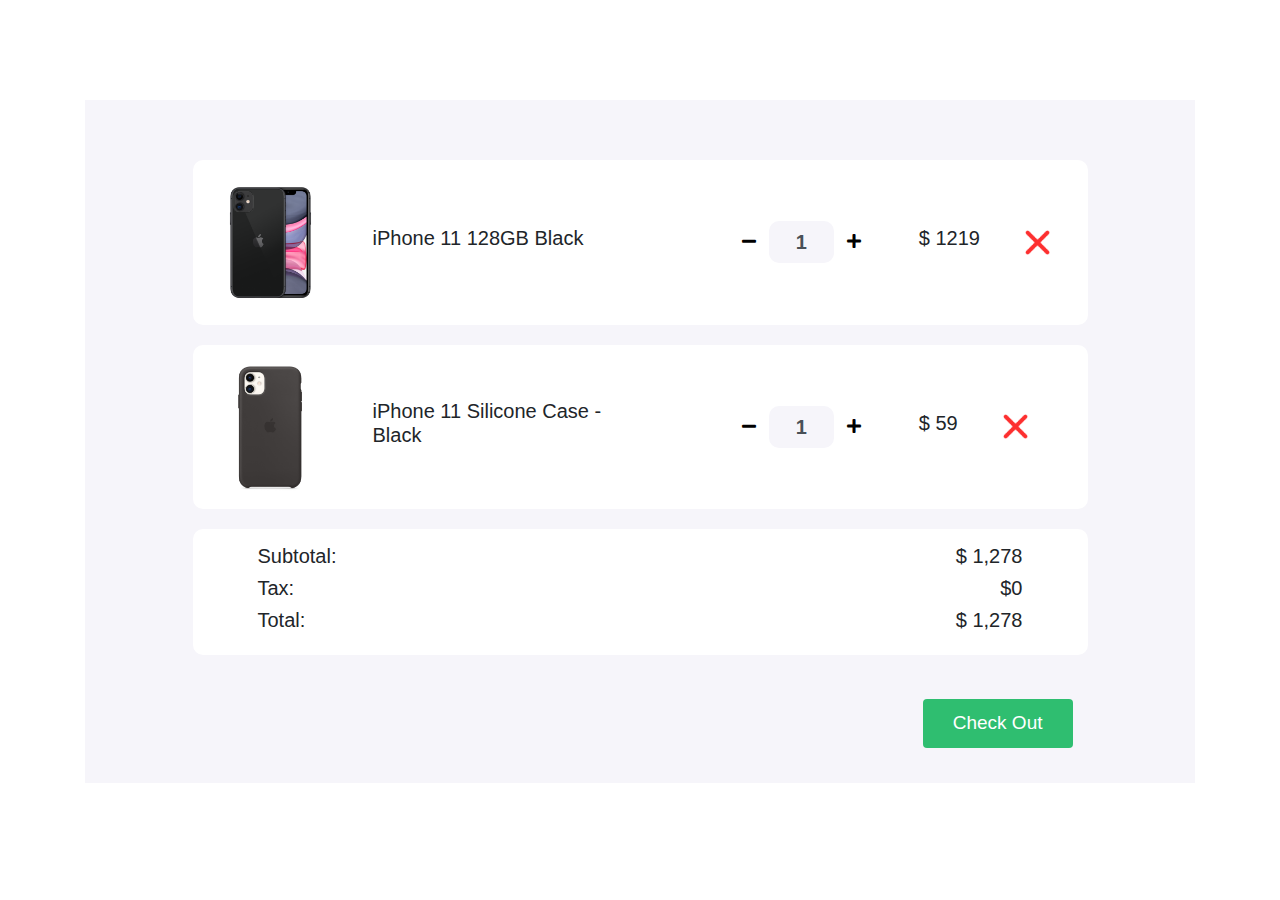
==== index2.html @ 39936143 "first commit" ====
<!DOCTYPE html>
<html>

<head>
   <title>Shopping Cart</title>
   <meta charset="utf-8">
   <meta name="viewport" content="width=device-width, initial-scale=1">
   <link rel="stylesheet" href="https://maxcdn.bootstrapcdn.com/bootstrap/4.0.0/css/bootstrap.min.css">
   <link href="https://cdnjs.cloudflare.com/ajax/libs/font-awesome/5.11.2/css/all.css" rel="stylesheet" />
   <link href="style.css" rel="stylesheet">
</head>

<body>

   <section id="select-iten">
      <div class="container">
         <div class="cart">
            <div class="col-md-12 col-lg-10 mx-auto">
               <div class="cart-item" id="mobile-section">
                  <div class="row">
                     <div class="col-md-7 center-item">
                        <img src="images/product-1.png" alt="">
                        <h5>iPhone 11 128GB Black</h5>
                     </div>

                     <div class="col-md-5 center-item">
                        <div class="input-group number-spinner">
                           <button class="btn btn-default" id="mobileMinusBtn"><i class="fas fa-minus"></i></button>
                           <input type="text" class="form-control text-center" id="mobileValue" value="1">
                           <button class="btn btn-default" id="mobilePlusBtn"><i class="fas fa-plus"></i></button>
                        </div>
                        <h5>$ <span id="currentMobilePrice">1219</span></h5>
                        <img id="mobile-cross" src="images/remove.png" alt="" class="remove-item">
                     </div>
                  </div>
               </div>

               <div class="cart-item"  id="case-section"> 
                  <div class="row">
                     <div class="col-md-7 center-item mx-auto">
                        <img src="images/product-2.png" alt="">
                        <h5>iPhone 11 Silicone Case - Black</h5>
                     </div>
                     <div class="col-md-5 center-item">
                        <div class="input-group number-spinner">
                           <button class="btn btn-default" id="caseMinusBtn"><i class="fas fa-minus"></i></button>
                           <input type="text" id="caseValue" class="form-control text-center" value="1">
                           <button class="btn btn-default" id="casePlusBtn"><i class="fas fa-plus"></i></button>

                        </div>
                        <h5>$ <span id="currentCasePrice">59</span></h5>
                        <img id="case-cross" src="images/remove.png" alt="" class="remove-item">
                     </div>
                  </div>
               </div>

               <div class="cart-item">
                  <div class="row">

                     <div class="col-md-8">
                        <h5>Subtotal: </h5>
                        <h5>Tax:</h5>
                        <h5>Total:</h5>
                     </div>

                     <div class="col-md-4 status">
                        <h5>$ <span id="subTotal">1,278</span></h5>
                        <h5>$0</h5>
                        <h5>$ <span id="total">1,278</span></h5>
                     </div>
                  </div>
               </div>
               <div class="col-md-12 pt-4 pb-4">
                  <button type="button" class="btn btn-success check-out" id="check-out">Check Out</button>
               </div>
            </div>
         </div>
      </div>
   </section>

</body>


<script>

</script>

</html>
---- style.css ----
body{
	background: #fff;
}
.cart{
	margin: 100px 0;
	background-color: #F6F5FA;;
	padding: 60px 0;
}
.total-price{
	padding-bottom: 15px;
}
.cart-item{
	background-color: #fff;
	border-radius: 10px;
	padding: 15px 20px;
	margin-bottom: 20px;
}
.center-item{
    display: flex;
    align-items: center;
    justify-content: flex-start;
}
.cart-item img{
	width: 115px;
}
.cart-item h5{
    padding: 0 45px;
}
.cart-item .remove-item{
	width: 25px!important;
}
.btn-default{
	background-color: #fff;
}
.cart-item .form-control{
	background-color: #F6F5FA;
	border: none;
    width: 65px;
    border-radius: 10px!important;
    font-weight: 700;
    font-size: 20px;
}
.input-group{
	width: unset;
}
.status{
	text-align: right;
}
.check-out{
    float: right;
    padding: 10px 30px;
	font-size: 19px;
	background-color: #2FBE70;
	border: none;
}

#select-result{
	display: none;
}
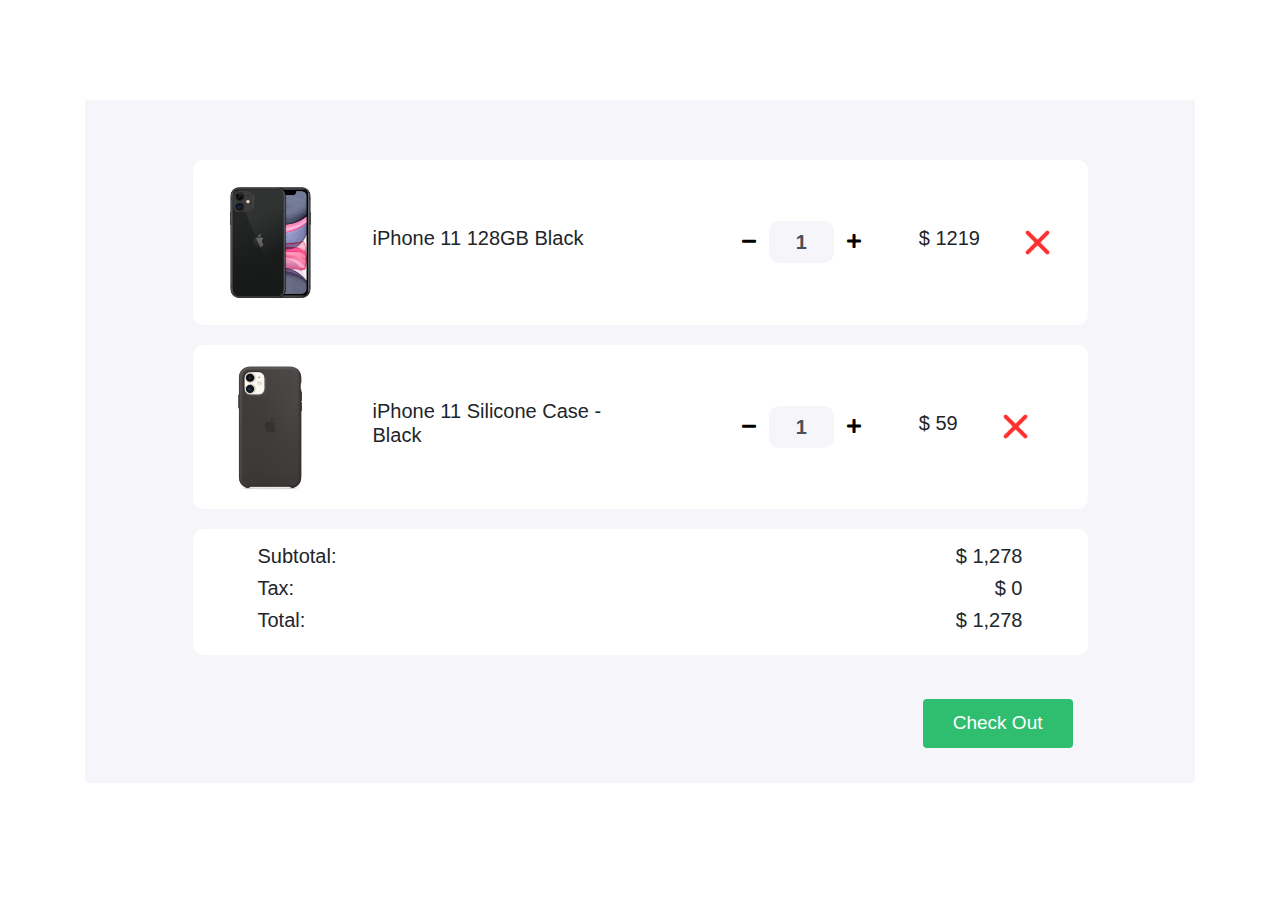
==== commit 7403979b: "third update" ====
--- a/index2.html
+++ b/index2.html
@@ -2,87 +2,187 @@
 <html>
 
 <head>
-   <title>Shopping Cart</title>
-   <meta charset="utf-8">
-   <meta name="viewport" content="width=device-width, initial-scale=1">
-   <link rel="stylesheet" href="https://maxcdn.bootstrapcdn.com/bootstrap/4.0.0/css/bootstrap.min.css">
-   <link href="https://cdnjs.cloudflare.com/ajax/libs/font-awesome/5.11.2/css/all.css" rel="stylesheet" />
-   <link href="style.css" rel="stylesheet">
+    <title>Shopping Cart</title>
+    <meta charset="utf-8">
+    <meta name="viewport" content="width=device-width, initial-scale=1">
+    <link rel="stylesheet" href="https://maxcdn.bootstrapcdn.com/bootstrap/4.0.0/css/bootstrap.min.css">
+    <link href="https://cdnjs.cloudflare.com/ajax/libs/font-awesome/5.11.2/css/all.css" rel="stylesheet" />
+    <link href="style.css" rel="stylesheet">
 </head>
 
 <body>
 
-   <section id="select-iten">
-      <div class="container">
-         <div class="cart">
-            <div class="col-md-12 col-lg-10 mx-auto">
-               <div class="cart-item" id="mobile-section">
-                  <div class="row">
-                     <div class="col-md-7 center-item">
-                        <img src="images/product-1.png" alt="">
-                        <h5>iPhone 11 128GB Black</h5>
-                     </div>
+    <section id="select-iten">
+        <div class="container">
+            <div class="cart">
+                <div class="col-md-12 col-lg-10 mx-auto">
+                    <div class="cart-item" id="mobile-section">
+                        <div class="row">
+                            <div class="col-md-7 center-item">
+                                <img src="images/product-1.png" alt="">
+                                <h5>iPhone 11 128GB Black</h5>
+                            </div>
 
-                     <div class="col-md-5 center-item">
-                        <div class="input-group number-spinner">
-                           <button class="btn btn-default" id="mobileMinusBtn"><i class="fas fa-minus"></i></button>
-                           <input type="text" class="form-control text-center" id="mobileValue" value="1">
-                           <button class="btn btn-default" id="mobilePlusBtn"><i class="fas fa-plus"></i></button>
+                            <div class="col-md-5 center-item">
+                                <div class="input-group number-spinner">
+                                    <button class="btn btn-default" onClick="handelProductChange('phone',false);"><i
+                                            class="fas fa-minus"></i></button>
+                                    <input type="text" class="form-control text-center" id="phone-count" value="1">
+                                    <button class="btn btn-default" onClick="handelProductChange('phone',true);"><i
+                                            class="fas fa-plus"></i></button>
+                                </div>
+                                <h5>$ <span id="phone-total">1219</span></h5>
+                                <img id="mobile-cross" src="images/remove.png" alt="" class="remove-item">
+                            </div>
                         </div>
-                        <h5>$ <span id="currentMobilePrice">1219</span></h5>
-                        <img id="mobile-cross" src="images/remove.png" alt="" class="remove-item">
-                     </div>
-                  </div>
-               </div>
+                    </div>
 
-               <div class="cart-item"  id="case-section"> 
-                  <div class="row">
-                     <div class="col-md-7 center-item mx-auto">
-                        <img src="images/product-2.png" alt="">
-                        <h5>iPhone 11 Silicone Case - Black</h5>
-                     </div>
-                     <div class="col-md-5 center-item">
-                        <div class="input-group number-spinner">
-                           <button class="btn btn-default" id="caseMinusBtn"><i class="fas fa-minus"></i></button>
-                           <input type="text" id="caseValue" class="form-control text-center" value="1">
-                           <button class="btn btn-default" id="casePlusBtn"><i class="fas fa-plus"></i></button>
+                    <div class="cart-item" id="case-section">
+                        <div class="row">
+                            <div class="col-md-7 center-item mx-auto">
+                                <img src="images/product-2.png" alt="">
+                                <h5>iPhone 11 Silicone Case - Black</h5>
+                            </div>
+                            <div class="col-md-5 center-item">
+                                <div class="input-group number-spinner">
+                                    <button class="btn btn-default" onClick="handelProductChange('case',false);"><i
+                                            class="fas fa-minus"></i></button>
+                                    <input type="text" id="case-count" class="form-control text-center" value="1">
+                                    <button class="btn btn-default" onClick="handelProductChange('case',true);"><i
+                                            class="fas fa-plus"></i></button>
 
+                                </div>
+                                <h5>$ <span id="case-total">59</span></h5>
+                                <img id="case-cross" src="images/remove.png" alt="" class="remove-item">
+                            </div>
                         </div>
-                        <h5>$ <span id="currentCasePrice">59</span></h5>
-                        <img id="case-cross" src="images/remove.png" alt="" class="remove-item">
-                     </div>
-                  </div>
-               </div>
+                    </div>
 
-               <div class="cart-item">
-                  <div class="row">
+                    <div class="cart-item">
+                        <div class="row">
 
-                     <div class="col-md-8">
-                        <h5>Subtotal: </h5>
-                        <h5>Tax:</h5>
-                        <h5>Total:</h5>
-                     </div>
+                            <div class="col-md-8">
+                                <h5>Subtotal: </h5>
+                                <h5>Tax:</h5>
+                                <h5>Total:</h5>
+                            </div>
 
-                     <div class="col-md-4 status">
-                        <h5>$ <span id="subTotal">1,278</span></h5>
-                        <h5>$0</h5>
-                        <h5>$ <span id="total">1,278</span></h5>
-                     </div>
-                  </div>
-               </div>
-               <div class="col-md-12 pt-4 pb-4">
-                  <button type="button" class="btn btn-success check-out" id="check-out">Check Out</button>
-               </div>
+                            <div class="col-md-4 status">
+                                <h5>$ <span id="subTotalPrice">1,278</span></h5>
+                                <h5>$ <span id="tax-amount">0</span></h5>
+                                <h5>$ <span id="totalPrice">1,278</span></h5>
+                            </div>
+                        </div>
+                    </div>
+                    <div class="col-md-12 pt-4 pb-4">
+                        <button type="button" class="btn btn-success check-out" id="check-out">Check Out</button>
+                    </div>
+                </div>
             </div>
-         </div>
-      </div>
-   </section>
+        </div>
+    </section>
 
 </body>
 
 
 <script>
 
+    function handelProductChange(product,isIncrease) {
+        var productInput = document.getElementById(product+'-count');
+        var productCount = parseInt(productInput.value);
+        var productNewCount = productCount;
+        if (isIncrease == true) {
+            productNewCount = productCount + 1;
+        }
+        if (isIncrease == false && productCount > 0) {
+            productNewCount = productCount - 1;
+        }
+        productInput.value = productNewCount;
+        var productTotal = 0;
+        if (product == 'phone') {
+            productTotal = productNewCount * 1219;
+        }
+        if (product == 'case') {
+            productTotal = productNewCount * 59;
+        }
+        
+        
+        document.getElementById(product+'-total').innerText = productTotal;
+        calculateTotal()
+    }
+
+
+    function calculateTotal() {
+        // var phoneInput = document.getElementById('phone-count');
+        // var phoneCount = parseInt(phoneInput.value);
+        var phoneCount = getInputValue('phone')
+
+        // var caseInput = document.getElementById('case-count');
+        // var caseCount = parseInt(caseInput.value);
+        var caseCount = getInputValue('case')
+       
+        var totalCount = phoneCount * 1219 + caseCount * 59;
+        document.getElementById('subTotalPrice').innerText = totalCount;
+
+        var tax = Math.round(totalCount * .1);
+        document.getElementById('tax-amount').innerText = tax;
+        document.getElementById('totalPrice').innerText = totalCount + tax;
+       
+    }
+
+    function getInputValue(product) {
+        var productInput = document.getElementById(product+'-count');
+        var productCount = parseInt(productInput.value);
+        return productCount;
+    }
+
+
+
+
+
+    // function handelPhoneChange(inIncrease) {
+    //     var phoneInput = document.getElementById('phone-count');
+    //     var phoneCount = parseInt(phoneInput.value);
+    //     var phoneNewCount = phoneCount;
+    //     if (inIncrease == true) {
+    //         phoneNewCount = phoneCount + 1;
+    //     }
+    //     if (inIncrease == false && phoneCount > 0) {
+    //         phoneNewCount = phoneCount - 1;
+    //     }
+    //     phoneInput.value = phoneNewCount;
+    //     var caseTotal = phoneNewCount * 1219;
+    //     document.getElementById('phone-total').innerText = caseTotal;
+    // }
+
+    // function handelProductChange(inIncrease) {
+    //     var caseInput = document.getElementById('case-count');
+    //     var caseCount = parseInt(caseInput.value);
+    //     var caseNewCount = caseCount;
+    //     if (inIncrease == true) {
+    //         caseNewCount = caseCount + 1;
+    //     }
+    //     if (inIncrease == false && caseCount > 0) {
+    //         caseNewCount = caseCount - 1;
+    //     }
+    //     caseInput.value = caseNewCount;
+    //     var caseTotal = caseNewCount * 59;
+    //     document.getElementById('case-total').innerText = caseTotal;
+    // }
+
+
+
+
+
+    // document.getElementById('case-decrese').addEventListener('click', function(){
+    //     var caseInput = document.getElementById('case-count');
+    //     var caseCount = parseInt(caseInput.value);
+    //     var caseNewCount = caseCount - 1;
+    //     caseInput.value = caseNewCount;
+    //     var caseTotal = caseNewCount * 59;
+    //     document.getElementById('case-total').innerText = caseTotal;
+    // });
+
 </script>
 
 </html>